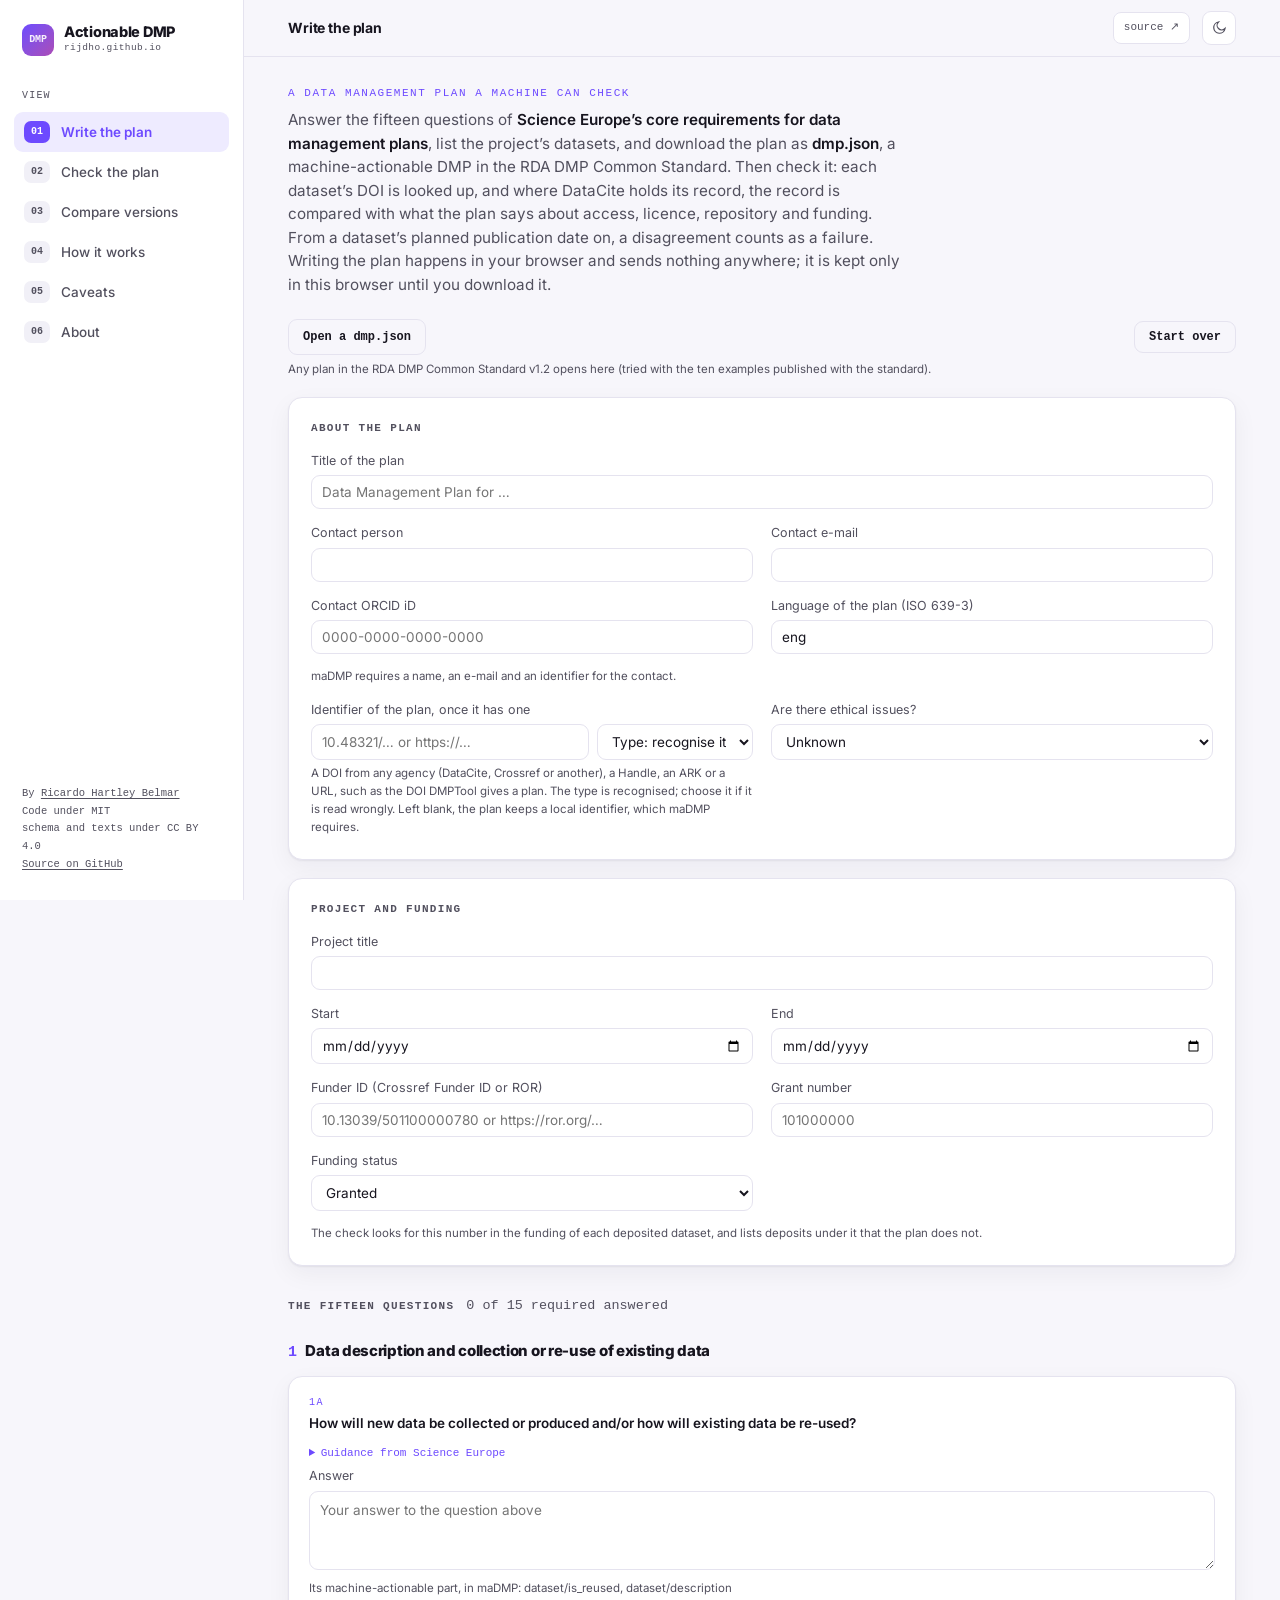
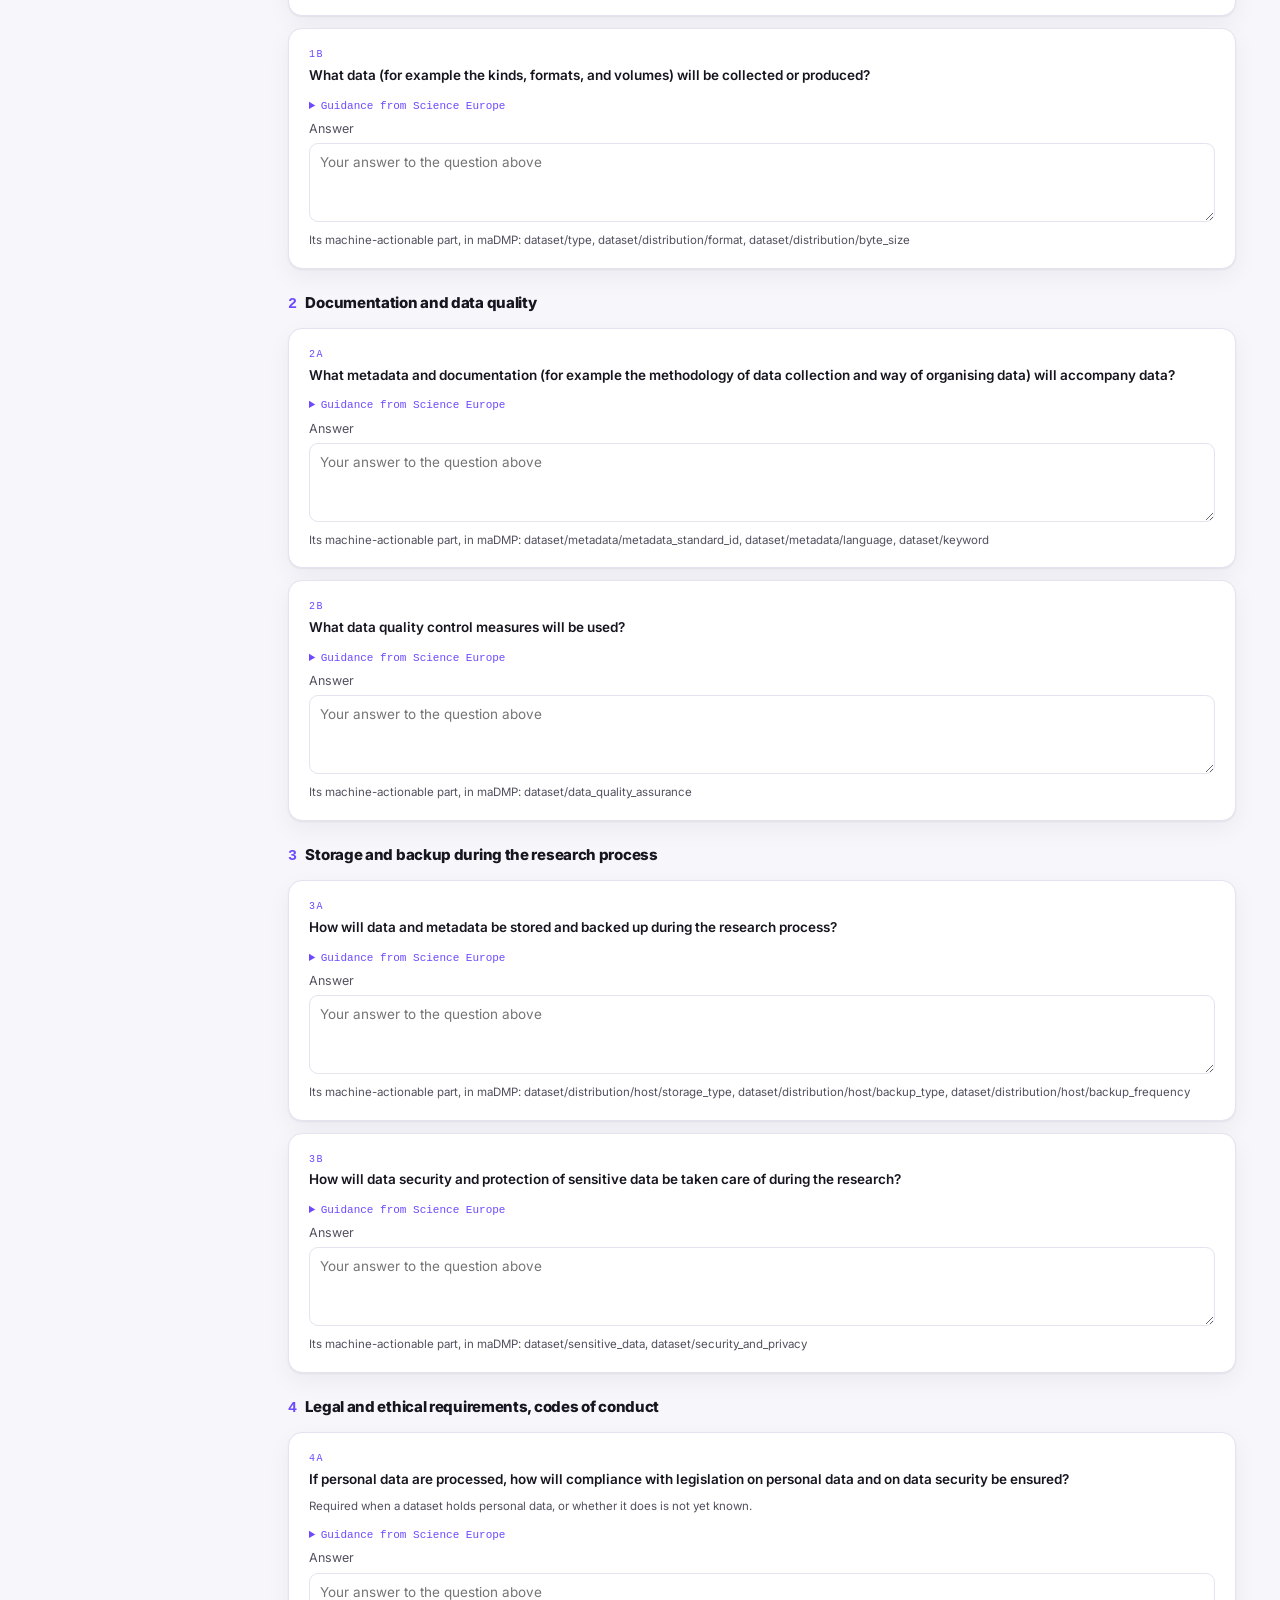
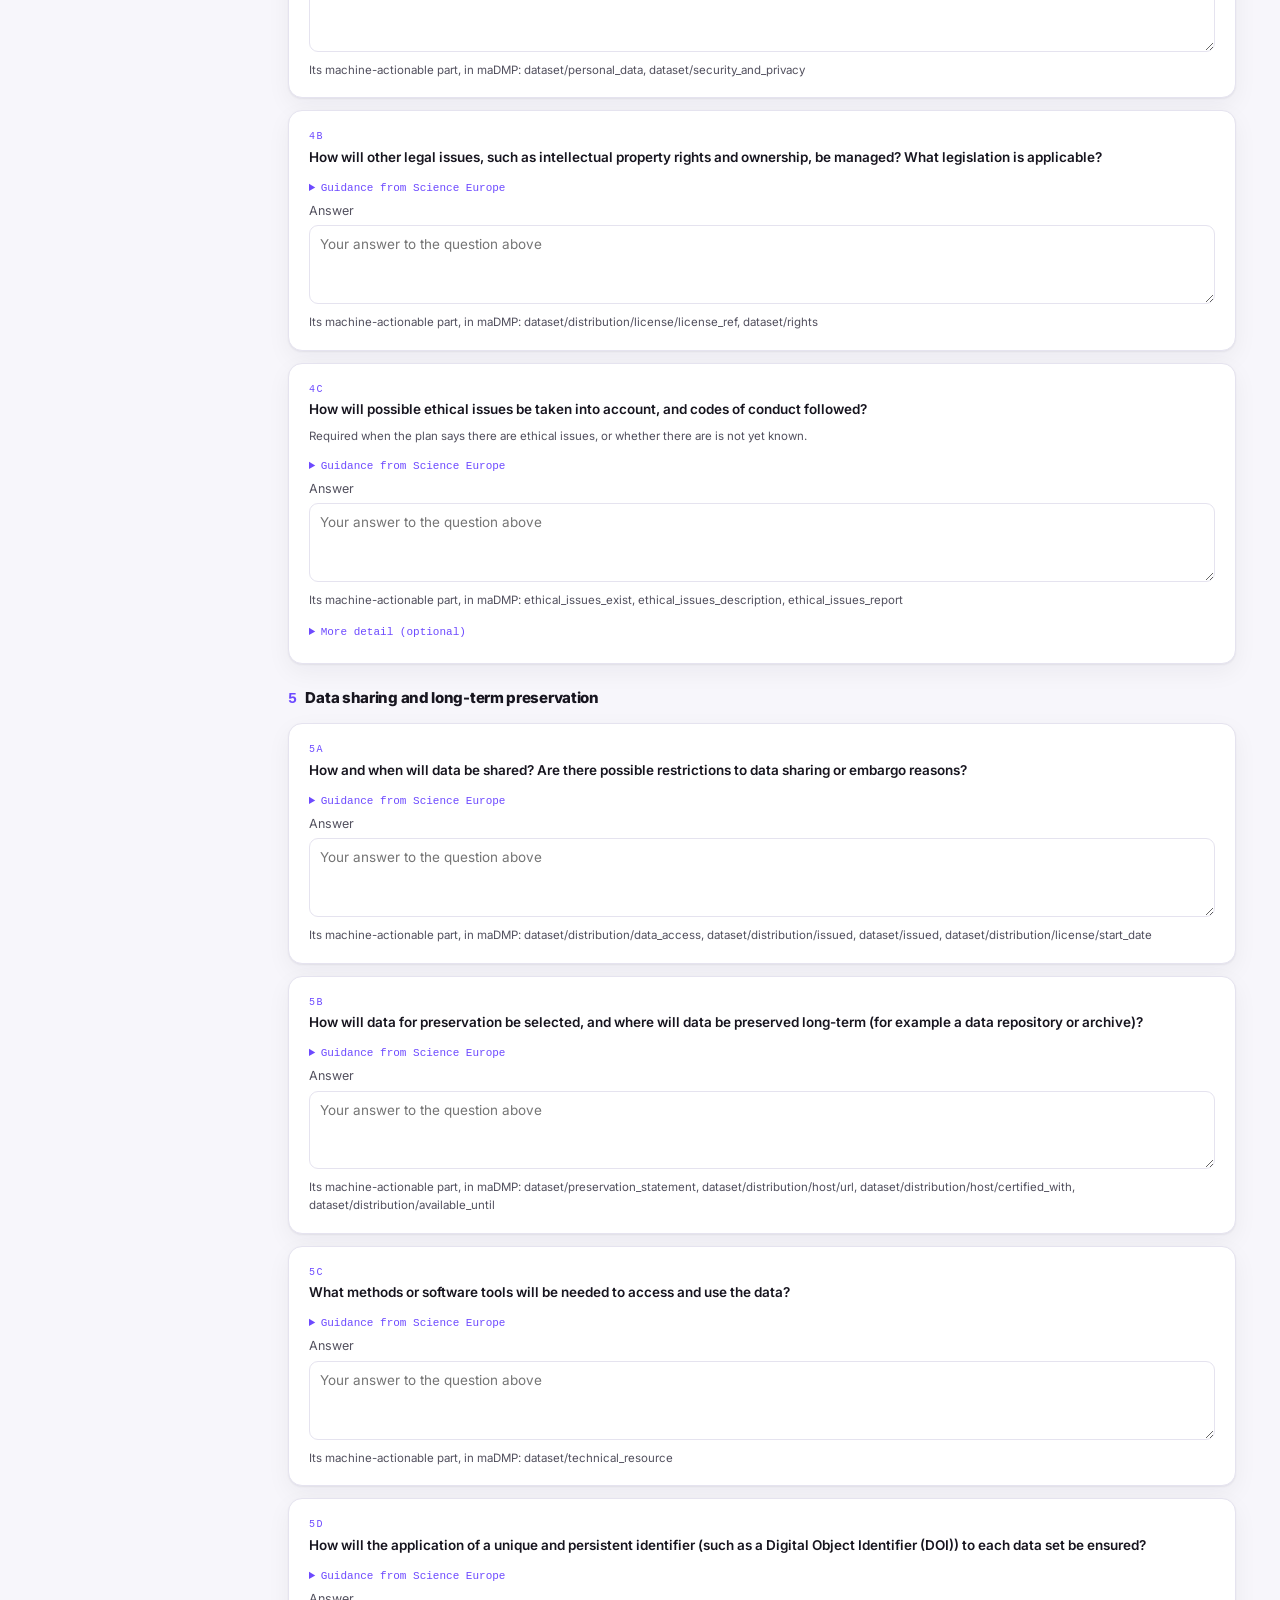
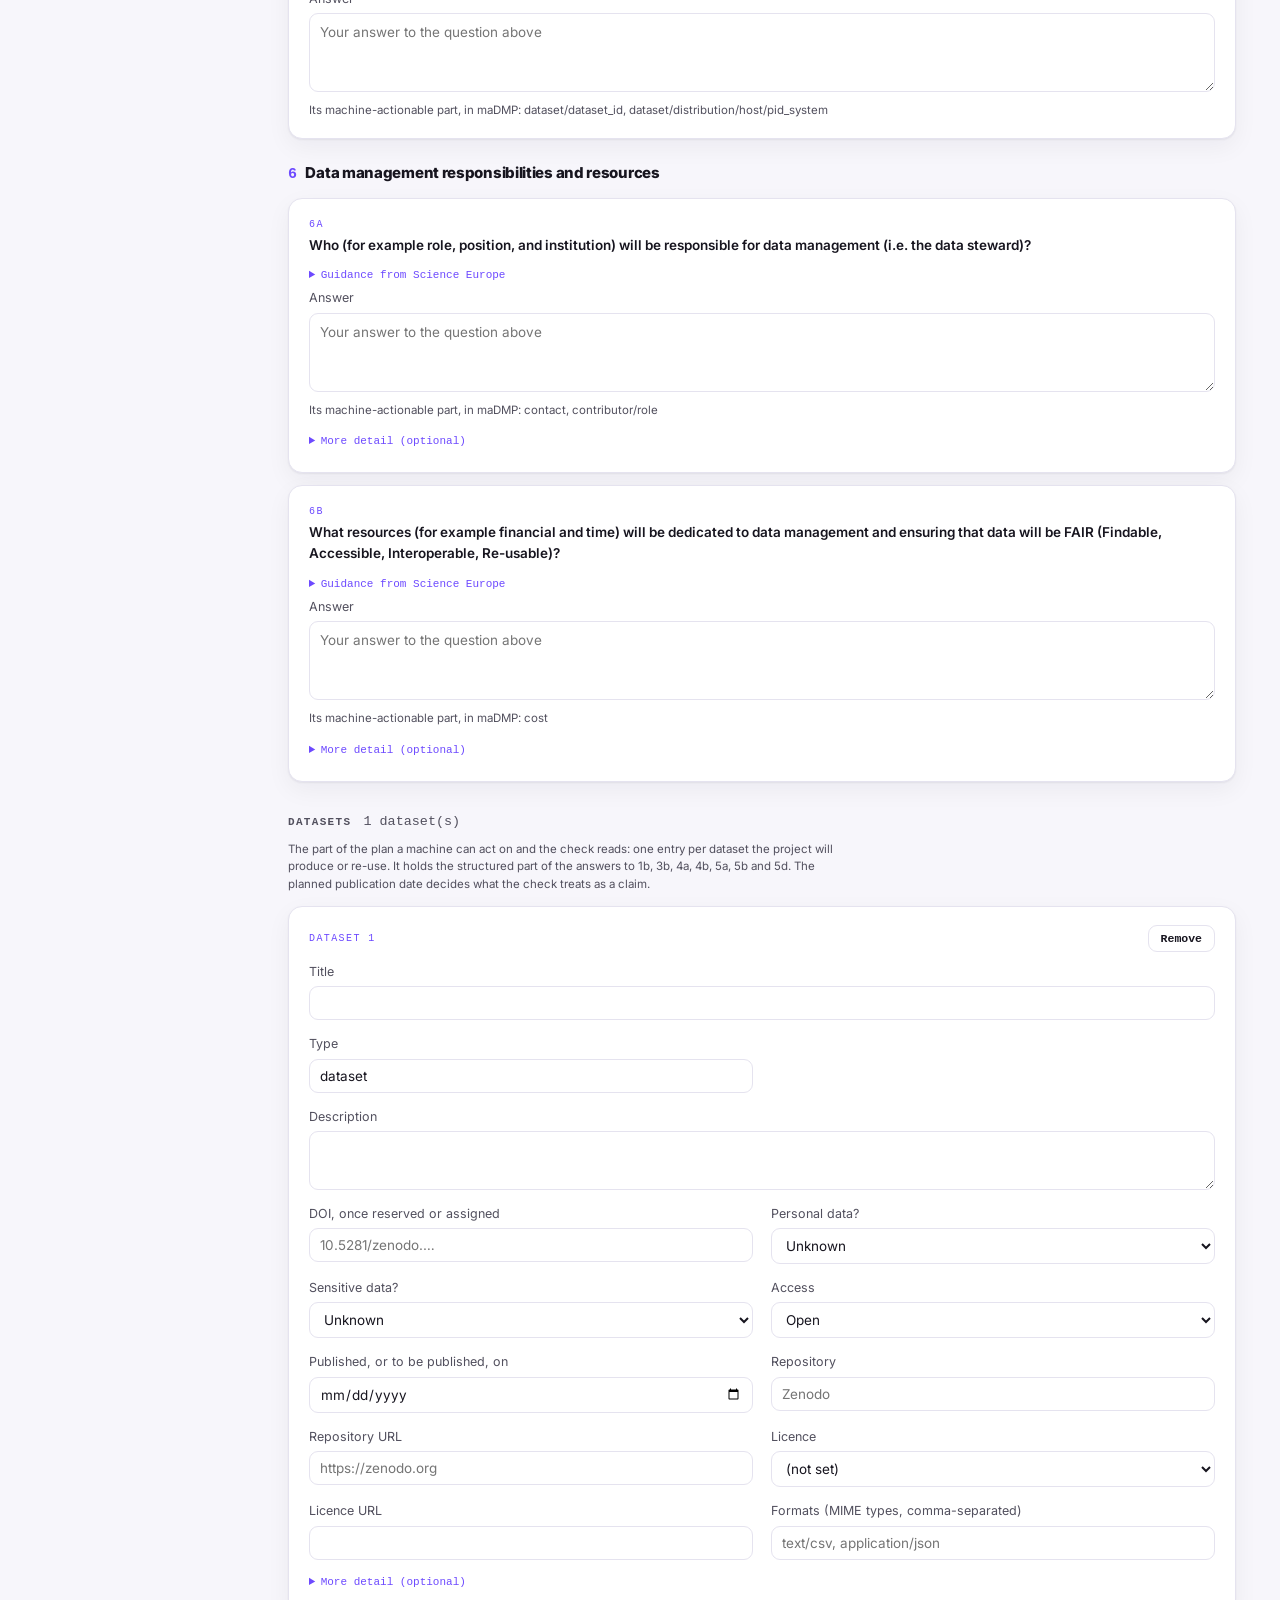
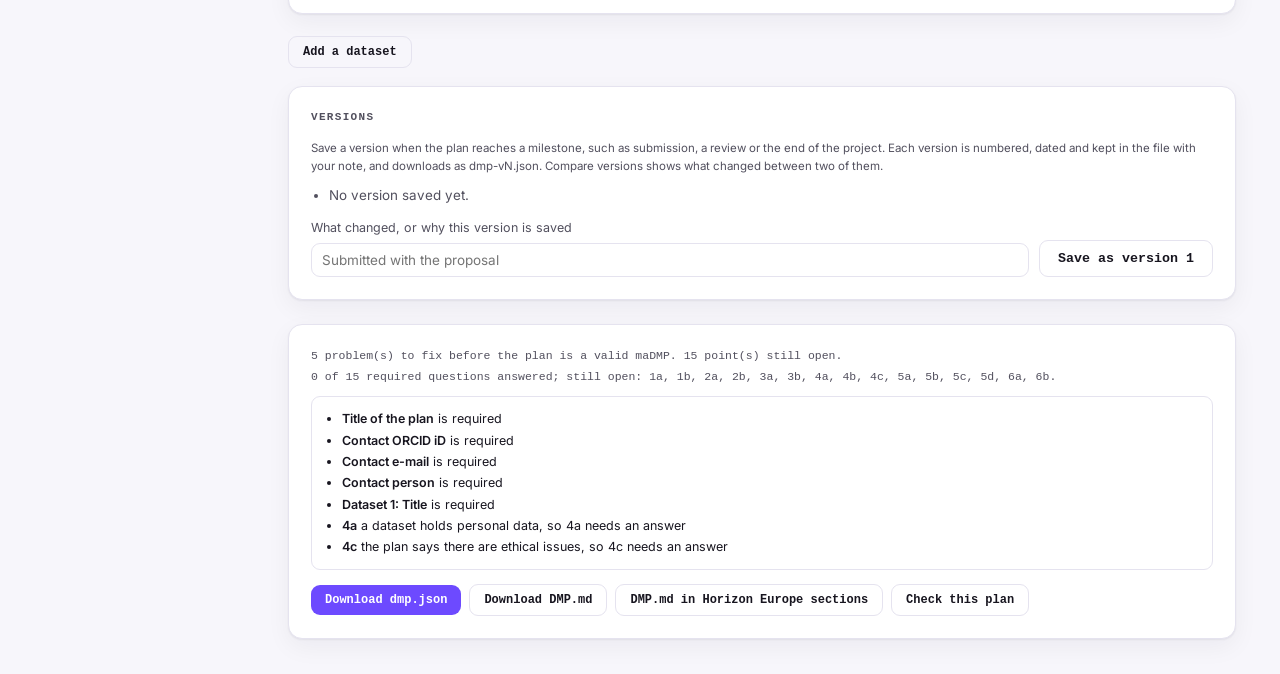
==== index.html @ 75b9cfb9 "Actionable DMP: write a data management plan as a machine-actionable file and check it against DataC" ====
<!doctype html>
<html lang="en">
<head>
  <meta charset="utf-8" />
  <meta name="viewport" content="width=device-width, initial-scale=1" />
  <!-- Writing a plan touches no network at all; checking one talks to DataCite and, only for a
       DOI that DataCite does not hold, to doi.org, to ask who registered it. Saying so in a policy the browser enforces turns that promise into a
       guarantee: a font CDN slipped in by accident, or an escape missed in a future edit, is
       blocked rather than silently working. `frame-ancestors` is ignored in a meta tag and
       GitHub Pages cannot set headers, so clickjacking is not covered here. -->
  <meta http-equiv="Content-Security-Policy" content="
    default-src 'none';
    script-src 'self';
    style-src 'self';
    font-src 'self';
    img-src 'self' data:;
    connect-src https://api.datacite.org https://doi.org;
    form-action 'none';
    base-uri 'none';
    object-src 'none'" />
  <title>Actionable DMP: a data management plan a machine can check</title>
  <meta name="description" data-i18n-attr="content:meta.description"
        content="Write a data management plan as a machine-actionable dmp.json (RDA DMP Common Standard), following Science Europe’s core requirements, and check what the plan says about its datasets against their DOI records." />
  <link rel="icon" href="data:image/svg+xml,%3Csvg xmlns='http://www.w3.org/2000/svg' viewBox='0 0 32 32'%3E%3Crect width='32' height='32' rx='7' fill='%236d4aff'/%3E%3Ctext x='16' y='21' font-size='11' text-anchor='middle' fill='%23ffffff' font-family='monospace' font-weight='bold'%3EDMP%3C/text%3E%3C/svg%3E" />
  <!-- The shared look (a synced copy of the house style), then this tool's own styles. -->
  <link rel="stylesheet" href="./house/house.css?v=19" />
  <link rel="stylesheet" href="./style.css?v=19" />
  <script src="./src/theme-boot.js?v=19"></script>
</head>
<body>
  <div class="app" id="app">
    <aside class="rail" id="rail">
      <div class="brand-mark">
        <a class="brand-glyph" href="./" tabindex="-1" aria-hidden="true"></a>
        <div>
          <p class="brand-name"><a href="./">Actionable DMP</a></p>
          <a class="brand-sub" href="https://rijdho.github.io">rijdho.github.io</a>
        </div>
      </div>
      <p class="nav-label" data-i18n="nav.label">View</p>
      <nav aria-label="View" data-i18n-attr="aria-label:nav.label">
        <button class="nav-item active" data-view="plan" type="button">
          <span class="nav-step">01</span><span data-i18n="nav.plan">Write the plan</span></button>
        <button class="nav-item" data-view="check" type="button">
          <span class="nav-step">02</span><span data-i18n="nav.check">Check the plan</span></button>
        <button class="nav-item" data-view="compare" type="button">
          <span class="nav-step">03</span><span data-i18n="nav.compare">Compare versions</span></button>
        <button class="nav-item" data-view="how" type="button">
          <span class="nav-step">04</span><span data-i18n="how.title">How it works</span></button>
        <button class="nav-item" data-view="caveats" type="button">
          <span class="nav-step">05</span><span data-i18n="caveats.title">Caveats</span></button>
        <button class="nav-item" data-view="about" type="button">
          <span class="nav-step">06</span><span data-i18n="about.title">About</span></button>
      </nav>
      <div class="rail-foot">
        <span data-i18n-html="rail.by">By Ricardo Hartley Belmar</span><br />
        <span data-i18n="rail.license.code">Code under MIT</span><br />
        <span data-i18n="rail.license.data">schema and texts under CC BY 4.0</span><br />
        <a href="https://github.com/rijdho/dmp-template" target="_blank" rel="noreferrer" data-i18n="rail.source">Source on GitHub</a>
      </div>
    </aside>
    <button class="rail-backdrop" id="rail-backdrop" type="button" tabindex="-1" aria-hidden="true"></button>
    <div class="main-col">
      <div class="cmdbar">
        <button class="menu-btn" id="menu" type="button" aria-controls="rail" aria-expanded="false"
                aria-label="Open the menu" data-i18n-attr="aria-label:ui.menu.aria">
          <svg viewBox="0 0 24 24" aria-hidden="true"><path d="M4 7h16M4 12h16M4 17h16" /></svg>
        </button>
        <h1 class="cmd-title" id="cmd-title" data-i18n="nav.plan">Write the plan</h1>
        <div class="cmd-spacer"></div>
        <nav class="langs" id="lang" aria-label="Language" data-i18n-attr="aria-label:ui.lang.aria"></nav>
        <a class="ghost-btn" href="https://github.com/rijdho/dmp-template" target="_blank" rel="noreferrer"
           data-i18n="ui.brand.source">source ↗</a>
        <button class="icon-btn" id="theme" type="button" aria-label="Toggle light/dark theme"
                data-i18n-attr="title:ui.theme.title;aria-label:ui.theme.aria">
          <svg viewBox="0 0 24 24" aria-hidden="true"><path d="M21 12.8A8.5 8.5 0 1 1 11.2 3a6.6 6.6 0 0 0 9.8 9.8Z" /></svg>
        </button>
      </div>
      <main class="content">
        <div class="content-inner">

          <!-- ── 01 Write the plan ─────────────────────────────────────────── -->
          <section class="view" data-view="plan">
            <p class="eyebrow" data-i18n="ui.brand.tagline">A data management plan a machine can check</p>
            <p class="lede" data-i18n-html="ui.lede"></p>

            <!-- Starting a plan: open an existing one, or clear this one. Finishing it is at the bottom. -->
            <div class="toolbar" id="toolbar">
              <label class="btn ghost file-btn"><span data-i18n="plan.import">Open a dmp.json</span>
                <input type="file" id="import-file" accept=".json,application/json" /></label>
              <span class="validity" id="import-status" aria-live="polite"></span>
              <div class="cmd-spacer"></div>
              <button class="btn ghost danger-quiet" id="new-plan" type="button" data-i18n="plan.new">Start over</button>
            </div>
            <p class="hint toolbar-hint" data-i18n="plan.import.hint"></p>

            <section class="panel" id="meta">
              <h2 class="panel-title" data-i18n="plan.meta.title">About the plan</h2>
              <div class="grid2">
                <label class="field span2"><span data-i18n="plan.title.label">Title of the plan</span>
                  <input class="input" data-bind="title" autocomplete="off"
                         data-i18n-attr="placeholder:plan.title.ph" placeholder="Data Management Plan for …" /></label>
                <label class="field"><span data-i18n="plan.contact.label">Contact person</span>
                  <input class="input" data-bind="contact.name" autocomplete="off" /></label>
                <label class="field"><span data-i18n="plan.mbox.label">Contact e-mail</span>
                  <input class="input" data-bind="contact.mbox" type="email" autocomplete="off" /></label>
                <label class="field"><span data-i18n="plan.orcid.label">Contact ORCID iD</span>
                  <input class="input" data-bind="contact.contact_id.identifier" autocomplete="off" spellcheck="false"
                         data-i18n-attr="placeholder:plan.orcid.ph" placeholder="0000-0000-0000-0000" /></label>
                <label class="field"><span data-i18n="plan.lang.label">Language of the plan (ISO 639-3)</span>
                  <input class="input" data-bind="language" autocomplete="off" spellcheck="false" maxlength="3" /></label>
                <p class="hint span2" data-i18n="plan.contact.hint"></p>
                <div class="field"><label for="dmp-id" data-i18n="plan.dmpId.label">Identifier of the plan, once it has one</label>
                  <div class="id-row">
                    <input class="input" id="dmp-id" data-bind="dmp_id" autocomplete="off" spellcheck="false"
                           data-i18n-attr="placeholder:plan.dmpId.ph" />
                    <select class="input id-type" id="dmp-id-type" data-bind="dmp_id_type"
                            data-i18n-attr="aria-label:plan.dmpId.typeLabel;title:plan.dmpId.typeLabel"></select>
                  </div>
                  <span class="hint" data-i18n="plan.dmpId.hint"></span></div>
                <label class="field"><span data-i18n="plan.ethics.label">Are there ethical issues?</span>
                  <select class="input" data-bind="ethical_issues_exist" id="ethics"></select></label>
              </div>
            </section>

            <section class="panel" id="project">
              <h2 class="panel-title" data-i18n="plan.project.title">Project and funding</h2>
              <div class="grid2">
                <label class="field span2"><span data-i18n="plan.project.label">Project title</span>
                  <input class="input" data-bind="project.0.title" autocomplete="off" /></label>
                <label class="field"><span data-i18n="plan.start.label">Start</span>
                  <input class="input" type="date" data-bind="project.0.start" /></label>
                <label class="field"><span data-i18n="plan.end.label">End</span>
                  <input class="input" type="date" data-bind="project.0.end" /></label>
                <label class="field"><span data-i18n="plan.funder.label">Funder ID</span>
                  <input class="input" data-bind="project.0.funding.0.funder_id.identifier" autocomplete="off" spellcheck="false"
                         data-i18n-attr="placeholder:plan.funder.ph" /></label>
                <label class="field"><span data-i18n="plan.grant.label">Grant number</span>
                  <input class="input" data-bind="project.0.funding.0.grant_id.identifier" autocomplete="off" spellcheck="false"
                         data-i18n-attr="placeholder:plan.grant.ph" /></label>
                <label class="field"><span data-i18n="plan.status.label">Funding status</span>
                  <select class="input" data-bind="project.0.funding.0.funding_status" id="funding-status"></select></label>
                <p class="hint span2" data-i18n="plan.grant.hint"></p>
              </div>
            </section>

            <div class="reqs-head">
              <h2 class="panel-title" data-i18n="plan.questions.title">The fifteen questions</h2>
              <span class="muted mono" id="q-count"></span>
            </div>
            <div id="questions"></div>

            <div class="reqs-head">
              <h2 class="panel-title" data-i18n="plan.datasets.title">Datasets</h2>
              <span class="muted mono" id="ds-count"></span>
            </div>
            <p class="hint ds-lede" data-i18n="plan.datasets.lede"></p>
            <div id="datasets"></div>
            <div class="toolbar">
              <button class="btn ghost" id="add-dataset" type="button" data-i18n="plan.datasets.add">Add a dataset</button>
            </div>

            <!-- Saving a version: a numbered, dated snapshot kept in the file. -->
            <section class="panel" id="versions">
              <h2 class="panel-title" data-i18n="ver.title">Versions</h2>
              <p class="hint" data-i18n="ver.lede"></p>
              <ul class="versions" id="ver-list"></ul>
              <p class="hint" id="ver-changed" hidden></p>
              <div class="ver-save">
                <label class="field"><span data-i18n="ver.note.label">What changed</span>
                  <input class="input" id="ver-note" autocomplete="off" data-i18n-attr="placeholder:ver.note.ph" /></label>
                <button class="btn ghost" id="ver-save" type="button"></button>
              </div>
              <span class="validity" id="ver-status" aria-live="polite"></span>
            </section>

            <!-- Finishing a plan: what is still wrong with it, then what to do with it. -->
            <section class="panel finish">
              <div class="validity" id="validity" aria-live="polite"></div>
              <div class="validity" id="completeness"></div>
              <ul class="problems" id="problems" hidden></ul>
              <div class="toolbar">
                <button class="btn" id="dl-json" type="button" data-i18n="plan.dl.json">Download dmp.json</button>
                <button class="btn ghost" id="dl-md" type="button" data-i18n="plan.dl.md">Download DMP.md</button>
                <button class="btn ghost" id="dl-md-he" type="button" data-i18n="plan.dl.mdHe">DMP.md in Horizon Europe sections</button>
                <button class="btn ghost" id="to-check" type="button" data-i18n="plan.toCheck">Check this plan</button>
              </div>
            </section>
          </section>

          <!-- ── 02 Check the plan ─────────────────────────────────────────── -->
          <section class="view" data-view="check" hidden>
            <p class="eyebrow" data-i18n="check.eyebrow">The check</p>
            <p class="lede" data-i18n-html="check.lede"></p>
            <form class="panel" id="check-form" novalidate>
              <div class="field">
                <span data-i18n="check.source.label">Plan to check</span>
                <div class="radios" role="radiogroup" data-i18n-attr="aria-label:check.source.label">
                  <label class="chk"><input type="radio" name="source" value="editor" checked />
                    <span data-i18n="check.source.editor">The plan in the editor</span></label>
                  <label class="chk"><input type="radio" name="source" value="file" />
                    <span data-i18n="check.source.file">A dmp.json file</span></label>
                </div>
              </div>
              <label class="field" id="check-file-field" hidden><span data-i18n="check.file.label">File</span>
                <input class="input" type="file" id="check-file" accept=".json,application/json" /></label>
              <div class="actions">
                <button class="btn" id="check-go" type="submit" data-i18n="check.go">Check</button>
                <span class="muted" id="check-status" aria-live="polite"></span>
              </div>
              <div class="msg" id="check-error" hidden></div>
            </form>

            <section class="panel" id="check-results" hidden aria-live="polite">
              <div class="panel-h">
                <h2 class="panel-title" data-i18n="check.results">Result</h2>
                <span class="muted mono" id="check-of"></span>
              </div>
              <div class="result-actions">
                <button class="btn ghost small" id="dl-report" type="button" data-i18n="check.dlReport">Download report (.md)</button>
                <button class="btn ghost small" id="to-editor" type="button" hidden data-i18n="check.toEditor">Open this plan in the editor</button>
              </div>
              <div class="stats" id="check-stats"></div>
              <div class="notes" id="check-notes"></div>
              <ul class="problems" id="check-problems" hidden></ul>
              <div id="check-plan"></div>
              <div id="check-list"></div>
              <div id="check-unlisted"></div>
            </section>

            <section class="panel">
              <h2 class="panel-title" data-i18n="check.action.title">Run the same check in CI</h2>
              <p class="hint" data-i18n="check.action.lede"></p>
              <pre class="code"><code>on:
  schedule: [{ cron: '0 6 * * 1' }]
jobs:
  dmp:
    runs-on: ubuntu-latest
    steps:
      - uses: actions/checkout@v4
      - uses: rijdho/dmp-template@main
        with:
          plan: dmp.json</code></pre>
            </section>
          </section>

          <!-- ── 03 Compare versions ───────────────────────────────────────── -->
          <section class="view" data-view="compare" hidden>
            <p class="eyebrow" data-i18n="cmp.eyebrow">Versions</p>
            <p class="lede" data-i18n="cmp.lede"></p>
            <form class="panel" id="cmp-form" novalidate>
              <label class="field"><span data-i18n="cmp.before.label">Earlier version</span>
                <input class="input" type="file" id="cmp-before" accept=".json,application/json" /></label>
              <div class="field">
                <span data-i18n="cmp.after.label">Later version</span>
                <div class="radios" role="radiogroup" data-i18n-attr="aria-label:cmp.after.label">
                  <label class="chk"><input type="radio" name="cmp-after" value="editor" checked />
                    <span data-i18n="cmp.after.editor">The plan in the editor</span></label>
                  <label class="chk"><input type="radio" name="cmp-after" value="file" />
                    <span data-i18n="cmp.after.file">Another dmp.json file</span></label>
                </div>
              </div>
              <label class="field" id="cmp-after-field" hidden><span data-i18n="cmp.after.file">File</span>
                <input class="input" type="file" id="cmp-after-file" accept=".json,application/json" /></label>
              <div class="actions">
                <button class="btn" type="submit" data-i18n="cmp.go">Compare</button>
              </div>
              <div class="msg" id="cmp-error" hidden></div>
            </form>
            <section class="panel" id="cmp-results" hidden aria-live="polite">
              <div class="panel-h">
                <h2 class="panel-title" data-i18n="cmp.results">Changes</h2>
                <span class="muted mono" id="cmp-of"></span>
              </div>
              <div class="result-actions">
                <button class="btn ghost small" id="cmp-dl" type="button" data-i18n="cmp.dl">Download the changes (.md)</button>
              </div>
              <div id="cmp-delays"></div>
              <ul class="changes" id="cmp-list"></ul>
            </section>
          </section>

          <!-- ── 04 How it works ───────────────────────────────────────────── -->
          <section class="view prose" data-view="how" hidden>
            <p class="eyebrow" data-i18n="how.eyebrow">Method</p>
            <p class="lede" data-i18n="how.lede"></p>
            <h2 data-i18n="how.q.title">Six requirements, fifteen questions</h2>
            <p data-i18n-html="how.q.body"></p>
            <div class="tablewrap"><table class="req-table" id="q-table"></table></div>
            <h2 data-i18n="how.req.title">Required and optional</h2>
            <p data-i18n-html="how.req.body"></p>
            <h2 data-i18n="how.claim.title">When a statement becomes a claim</h2>
            <p data-i18n-html="how.claim.body"></p>
            <h2 data-i18n="how.checks.title">What is compared</h2>
            <p data-i18n-html="how.checks.body"></p>
            <h2 data-i18n="how.file.title">The file</h2>
            <p data-i18n-html="how.file.body"></p>
            <p><a href="./schema/dmp.schema.json" target="_blank" rel="noreferrer">schema/dmp.schema.json</a>
              · <a href="./schema/maDMP-schema-1.2.json" target="_blank" rel="noreferrer">schema/maDMP-schema-1.2.json</a></p>
            <h2 data-i18n="how.versions.title">Versions</h2>
            <p data-i18n-html="how.versions.body"></p>
            <h2 data-i18n="how.guide.title">Where the guide words a question twice</h2>
            <p data-i18n-html="how.guide.body"></p>
            <h2 data-i18n="how.cli.title">The same check on the command line and in CI</h2>
            <pre class="code"><code>node bin/dmp-check.mjs [dmp.json] [--strict] [--offline] [--no-unlisted] [--format text|md|json]</code></pre>
            <h2 data-i18n="how.related.title">Related work</h2>
            <p data-i18n-html="how.related.body"></p>
          </section>

          <!-- ── 05 Caveats ────────────────────────────────────────────────── -->
          <section class="view prose" data-view="caveats" hidden>
            <p class="eyebrow" data-i18n="caveats.eyebrow">Limits</p>
            <p class="lede" data-i18n="caveats.lede"></p>
            <ul class="caveats">
              <li data-i18n-html="caveats.1"></li>
              <li data-i18n-html="caveats.2"></li>
              <li data-i18n-html="caveats.3"></li>
              <li data-i18n-html="caveats.4"></li>
              <li data-i18n-html="caveats.5"></li>
              <li data-i18n-html="caveats.6"></li>
            </ul>
          </section>

          <!-- ── 06 About ──────────────────────────────────────────────────── -->
          <section class="view prose" data-view="about" hidden>
            <p class="eyebrow" data-i18n="about.eyebrow">About</p>
            <p data-i18n-html="about.p1"></p>
            <p data-i18n-html="about.p2"></p>
            <p data-i18n-html="about.p3"></p>
          </section>

        </div>
      </main>
    </div>
  </div>
  <script type="module" src="./src/app.js?v=19"></script>
</body>
</html>
---- house/house.css ----
/* house-style 1.0.4
   The "violet" design language shared by rijdho's public tools (fair-repo-audit, coara-action-planner,
   orcid-finder, chilean-altoutputs), ported from the cris-eilein house style. This file is the ORIGINAL:
   projects keep an exact copy (synced by their `sync-house` script) and a test fails if the copy drifts.
   Edit here, bump the version, sync into each project, redeploy it.

   Layers, top to bottom:
     1. fonts          self-hosted Inter Variable (./fonts): never a font CDN
     2. tokens         palette (light, dark, and the OS preference before JS runs)
     3. interface      stable names components and charts read (--bg, --text, --accent...)
     4. base           body, headings, links, focus, scrollbars
     5. shell          rail + command bar + content, with a drawer below 880px
     6. components     eyebrow, lede, card, buttons, language switch, site footer
   Data colours (the FAIR categorical and level palettes) live in the tokens, kept apart from the
   chrome and validated for colour-vision deficiency against each mode's card surface. */

/* ── 1. Fonts ─────────────────────────────────────────────────────────────── */
@font-face {
  font-family: "Inter Variable"; font-style: normal; font-display: swap; font-weight: 100 900;
  src: url("./fonts/inter-latin-wght-normal.woff2") format("woff2-variations");
  unicode-range: U+0000-00FF, U+0131, U+0152-0153, U+02BB-02BC, U+02C6, U+02DA, U+02DC, U+0304, U+0308, U+0329, U+2000-206F, U+2074, U+20AC, U+2122, U+2191, U+2193, U+2212, U+2215, U+FEFF, U+FFFD;
}
@font-face {
  font-family: "Inter Variable"; font-style: normal; font-display: swap; font-weight: 100 900;
  src: url("./fonts/inter-latin-ext-wght-normal.woff2") format("woff2-variations");
  unicode-range: U+0100-02BA, U+02BD-02C5, U+02C7-02CC, U+02CE-02D7, U+02DD-02FF, U+0304, U+0308, U+0329, U+1D00-1DBF, U+1E00-1E9F, U+1EF2-1EFF, U+2020, U+20A0-20AB, U+20AD-20C0, U+2113, U+2C60-2C7F, U+A720-A7FF;
}

/* ── 2. Tokens ────────────────────────────────────────────────────────────── */
:root {
  --paper: #f7f6fb;
  --surface: #ffffff;
  --surface-2: #f1f0f7;
  --surface-3: #eae8f3;
  --ink: #17151f;
  --ink-2: #52505e;
  --hairline: #e5e3ef;
  --hair: #edecf5;
  --brand: #6d4aff;
  --brand-soft: #eeebff;
  --accent-ink: #ffffff;
  --shadow: 0 1px 2px rgba(23, 21, 31, 0.06), 0 8px 24px rgba(23, 21, 31, 0.05);
  --r: 14px;
  --r-sm: 9px;
  --disp: "Inter Variable", "Inter", "Helvetica Neue", Helvetica, Arial, system-ui, sans-serif;
  --body-f: "Inter Variable", "Inter", system-ui, -apple-system, "Segoe UI", Roboto, sans-serif;
  --mono: ui-monospace, "SF Mono", "JetBrains Mono", Menlo, Consolas, monospace;

  /* data palette: FAIR categorical + levels */
  --f-F: #2f7bd0; --f-A: #b56c1f; --f-I: #1f9670; --f-R: #b3559a;
  --lvl-hi: #1f9670; --lvl-mid: #c08519; --lvl-lo: #c0463d;
  --lvl-hi-ink: #1f9670; --lvl-mid-ink: #c08519; --lvl-lo-ink: #c0463d;
}
:root[data-theme="dark"] {
  --paper: #121118;
  --surface: #1b1a22;
  --surface-2: #232230;
  --surface-3: #2c2a3a;
  --ink: #eceaf3;
  --ink-2: #a9a7b5;
  --hairline: #2c2a38;
  --hair: #262432;
  --brand: #8b7bff;
  --brand-soft: #221f35;
  --accent-ink: #121118;
  --shadow: 0 1px 2px rgba(0, 0, 0, 0.4), 0 10px 30px rgba(0, 0, 0, 0.35);
  --f-F: #3f8fe0; --f-A: #c67d30; --f-I: #2aa87a; --f-R: #c46bad;
  /* fills darkened into the dark lightness band; inks kept lighter for text */
  --lvl-hi: #2aa87a; --lvl-mid: #c08519; --lvl-lo: #bd4740;
  --lvl-hi-ink: #2aa87a; --lvl-mid-ink: #d99a2b; --lvl-lo-ink: #d1544b;
}
/* Before JS stamps data-theme, follow the OS preference. */
@media (prefers-color-scheme: dark) {
  :root:not([data-theme="light"]) {
    --paper: #121118;
    --surface: #1b1a22;
    --surface-2: #232230;
    --surface-3: #2c2a3a;
    --ink: #eceaf3;
    --ink-2: #a9a7b5;
    --hairline: #2c2a38;
    --hair: #262432;
    --brand: #8b7bff;
    --brand-soft: #221f35;
    --accent-ink: #121118;
    --shadow: 0 1px 2px rgba(0, 0, 0, 0.4), 0 10px 30px rgba(0, 0, 0, 0.35);
    --f-F: #3f8fe0; --f-A: #c67d30; --f-I: #2aa87a; --f-R: #c46bad;
    --lvl-hi: #2aa87a; --lvl-mid: #c08519; --lvl-lo: #bd4740;
    --lvl-hi-ink: #2aa87a; --lvl-mid-ink: #d99a2b; --lvl-lo-ink: #d1544b;
  }
}

/* ── 3. Interface (stable names; map a project's own names onto these) ────── */
:root {
  --bg: var(--paper);
  --surface-alt: var(--surface-2);
  --border: var(--hairline);
  --text: var(--ink);
  --muted: var(--ink-2);
  --accent: var(--brand);
  --track: var(--surface-3);
  --sans: var(--body-f);
}

/* ── 4. Base ──────────────────────────────────────────────────────────────── */
* { box-sizing: border-box; }
html { -webkit-text-size-adjust: 100%; }
body { margin: 0; font-family: var(--sans); background: var(--bg); color: var(--text);
  line-height: 1.5; font-size: 15px; -webkit-font-smoothing: antialiased;
  transition: background 0.2s, color 0.2s; }
a { color: var(--accent); text-underline-offset: 2px; }
code { font-family: var(--mono); font-size: .9em; }
.mono { font-family: var(--mono); }
h1, h2, h3 { font-family: var(--disp); font-weight: 800; letter-spacing: -0.02em; text-wrap: balance; }
::selection { background: var(--brand); color: #fff; }
:focus-visible { outline: 2px solid var(--brand); outline-offset: 2px; border-radius: 4px; }
::-webkit-scrollbar { width: 8px; height: 8px; }
::-webkit-scrollbar-thumb { background: var(--surface-3); border-radius: 4px; }
::-webkit-scrollbar-thumb:hover { background: var(--ink-2); }
::-webkit-scrollbar-track { background: transparent; }

/* ── 5. Shell: rail + command bar ─────────────────────────────────────────── */
.app { display: grid; grid-template-columns: 244px 1fr; min-height: 100vh; }

.rail { background: var(--surface); border-right: 1px solid var(--hairline);
  display: flex; flex-direction: column; gap: 2px;
  padding: 18px 14px; position: sticky; top: 0; height: 100vh; }
.brand-mark { display: flex; align-items: center; gap: 10px; padding: 6px 8px 20px; text-decoration: none; }
/* The glyph's letters come from the project: style="--glyph: 'F'" on the element. */
.brand-glyph { width: 32px; height: 32px; border-radius: 9px; flex: none; position: relative;
  background: linear-gradient(135deg, var(--brand), color-mix(in oklab, var(--brand), #db2777 55%)); }
.brand-glyph::after { content: var(--glyph, ""); position: absolute; inset: 0; display: grid; place-items: center;
  font-family: var(--mono); font-size: 13px; font-weight: 700; color: rgba(255, 255, 255, 0.92); }
.brand-name { font-family: var(--disp); font-weight: 800; letter-spacing: -0.02em; font-size: 14.5px;
  line-height: 1.05; color: var(--ink); margin: 0; }
.brand-sub { font-family: var(--mono); font-size: 9.5px; color: var(--ink-2); letter-spacing: .04em; margin-top: 2px; }
/* The site line under the name links to rijdho.github.io in every tool (1.0.2). */
a.brand-sub { display: block; text-decoration: none; }
a.brand-sub:hover { color: var(--brand); text-decoration: underline; }
/* The icon and the name link to the tool's own start page (1.0.3). */
a.brand-glyph { display: block; }
.brand-name a { color: inherit; text-decoration: none; }
.brand-name a:hover { color: var(--brand); }
/* The family line under the site line: "Part of Metaudits" (1.0.4). */
.brand-family { font-family: var(--mono); font-size: 9.5px; color: var(--ink-2); letter-spacing: .04em; margin: 2px 0 0; }
.brand-family a { color: inherit; text-decoration: none; }
.brand-family a:hover { color: var(--brand); text-decoration: underline; }

.nav-label { font-family: var(--mono); font-size: 10px; letter-spacing: .12em; text-transform: uppercase;
  color: var(--ink-2); padding: 10px 8px 6px; }
.nav-item { display: flex; align-items: center; gap: 11px; padding: 9px 10px; border-radius: var(--r-sm);
  color: var(--ink-2); border: none; background: none; width: 100%; text-align: left; cursor: pointer;
  font-family: var(--body-f); font-size: 13.5px; font-weight: 500; text-decoration: none; }
.nav-item:hover { background: var(--surface-2); color: var(--ink); }
.nav-item.active { background: var(--brand-soft); color: var(--brand); font-weight: 600; }
.nav-step { width: 26px; height: 22px; border-radius: 7px; flex: none; display: grid; place-items: center;
  font-family: var(--mono); font-size: 10px; font-weight: 600;
  background: var(--surface-2); color: var(--ink-2); }
.nav-item.active .nav-step { background: var(--brand); color: #fff; }
.rail-foot { margin-top: auto; font-family: var(--mono); font-size: 10.5px; color: var(--ink-2);
  padding: 8px; line-height: 1.7; }
.rail-foot a { color: var(--ink-2); }
.rail-foot a:hover { color: var(--brand); }

.main-col { min-width: 0; display: flex; flex-direction: column; }
/* Content column anchored to the rail: one shared left gutter with the command bar. */
.content { padding: 28px 44px 40px; flex: 1; }
.content-inner { max-width: 980px; margin: 0; }

.cmdbar { position: sticky; top: 0; z-index: 30; display: flex; align-items: center; gap: 12px;
  padding: 11px 44px; background: color-mix(in oklab, var(--paper), transparent 8%);
  backdrop-filter: saturate(1.4) blur(10px); border-bottom: 1px solid var(--hairline); }
.cmd-title { font-family: var(--disp); font-weight: 700; font-size: 14px; letter-spacing: -0.01em; color: var(--ink); }
.cmd-spacer { flex: 1; }

.menu-btn { display: none; align-items: center; justify-content: center; width: 36px; height: 36px; flex: none;
  border: 1px solid var(--hairline); border-radius: var(--r-sm); background: var(--surface); color: var(--ink); cursor: pointer; }
.menu-btn svg { width: 17px; height: 17px; stroke: currentColor; fill: none; stroke-width: 1.8; }
.rail-backdrop { display: none; }

@media (max-width: 880px) {
  .app { grid-template-columns: 1fr; }
  .rail { position: fixed; top: 0; left: -280px; width: 260px; height: 100vh; overflow-y: auto; z-index: 60; transition: left 0.2s ease; }
  .app.rail-open .rail { left: 0; box-shadow: 0 0 40px rgba(0, 0, 0, 0.25); }
  .app.rail-open .rail-backdrop { display: block; position: fixed; inset: 0; z-index: 55; border: none; background: rgba(0, 0, 0, 0.35); }
  .menu-btn { display: inline-flex; }
  .content { padding: 20px 16px 32px; }
  .cmdbar { padding: 11px 14px; }
  .site-foot { padding: 18px 16px 28px; }
}
/* Phones: the command bar keeps menu, title, languages and theme; the source link, always repeated in
   the house footer, steps out so nothing is pushed past the edge. Buttons never shrink. */
.menu-btn, .icon-btn, .ghost-btn, .langs { flex: none; }
.cmd-title { min-width: 0; overflow: hidden; text-overflow: ellipsis; white-space: nowrap; }
@media (max-width: 480px) {
  .cmdbar { gap: 8px; }
  .cmdbar .ghost-btn { display: none; }
}

/* ── 6. Components ────────────────────────────────────────────────────────── */
.eyebrow { font-family: var(--mono); font-size: 11px; letter-spacing: .14em; text-transform: uppercase;
  color: var(--brand); }
.lede { color: var(--muted); font-size: .95rem; max-width: 62ch; margin-top: 6px; }
.lede b, .lede strong { color: var(--text); font-weight: 600; }
.muted { color: var(--muted); font-size: .84rem; }

.card { background: var(--surface); border: 1px solid var(--border); border-radius: var(--r); padding: 22px;
  box-shadow: var(--shadow); }
.card h3 { margin: 0 0 15px; font-size: .8rem; font-family: var(--mono); letter-spacing: .04em;
  text-transform: uppercase; color: var(--muted); font-weight: 600; }

.icon-btn { width: 34px; height: 34px; border-radius: var(--r-sm); border: 1px solid var(--hairline);
  background: var(--surface); display: grid; place-items: center; color: var(--ink-2); cursor: pointer; }
.icon-btn:hover { color: var(--ink); border-color: var(--ink-2); }
.icon-btn svg { width: 16px; height: 16px; stroke: currentColor; fill: none; stroke-width: 1.8; }
.ghost-btn { font-family: var(--mono); font-size: 11px; color: var(--ink-2);
  border: 1px solid var(--hairline); background: var(--surface); white-space: nowrap;
  border-radius: 8px; padding: 6px 10px; cursor: pointer; text-decoration: none; }
.ghost-btn:hover { color: var(--brand); border-color: var(--ink-2); }
.btn { font-family: var(--mono); background: var(--brand); color: var(--accent-ink); border: none;
  border-radius: var(--r-sm); padding: 10px 18px; font-weight: 700; cursor: pointer; }
.btn:hover { filter: brightness(1.07); }
.btn.ghost { background: none; border: 1px solid var(--border); color: var(--text); }
.btn.ghost:hover { border-color: var(--brand); color: var(--brand); filter: none; }

/* Filter chips (pill toggles); the pressed one carries aria-pressed="true". */
.chip { font-family: var(--mono); font-size: .76rem; border: 1px solid var(--border); background: var(--surface);
  color: var(--muted); border-radius: 999px; padding: 4px 11px; cursor: pointer; }
.chip:hover { border-color: var(--brand); color: var(--brand); }
.chip[aria-pressed="true"] { border-color: var(--brand); color: var(--brand); background: var(--brand-soft); font-weight: 600; }

.langs { display: flex; gap: 1px; font-family: var(--mono); font-size: 11.5px; }
.langs button { border: none; background: none; color: var(--ink-2); padding: 5px 7px; border-radius: 6px;
  cursor: pointer; font-family: var(--mono); font-size: 11.5px; }
.langs button[aria-current="true"] { color: var(--ink); background: var(--surface-2); font-weight: 600; }

/* The house footer, the same on every tool:
     By <author> (ORCID <id>) · <licences> · Source on GitHub[ · DOI <doi>]
   The DOI item appears once the project is archived on Zenodo (concept DOI). */
.site-foot { border-top: 1px solid var(--hairline); padding: 18px 44px 28px; font-size: 12.5px;
  color: var(--muted); line-height: 1.7; }
.site-foot a { color: var(--muted); }
.site-foot a:hover { color: var(--brand); }
.site-foot .sep { margin: 0 .45em; opacity: .6; }

/* Tables inside cards */
.card table { width: 100%; border-collapse: collapse; font-size: .82rem; }
.card th { text-align: left; font-family: var(--mono); font-size: .72rem; letter-spacing: .04em; text-transform: uppercase;
  color: var(--muted); font-weight: 600; padding: 6px 8px; }
.card td { border-top: 1px solid var(--hair); padding: 6px 8px; }

@media (prefers-reduced-motion: reduce) { * { transition: none !important; animation: none !important; } }
---- style.css ----
/* Actionable DMP: the violet family house style on the rail + command-bar shell.
   The shared look (tokens, shell, components, the self-hosted Inter font) comes from
   house/house.css, a synced copy of the house style loaded first; what stays here is what
   this tool adds. Chrome is violet and never encodes meaning. The only semantic colour is the
   check's verdict (confirmed, not yet, does not match), drawn from the house level palette, and
   only verdict items carry the 3px left border. Question and dataset cards are not verdicts and
   keep the plain hairline. */


[hidden] { display: none !important; }
body { background: var(--paper); color: var(--ink); font-family: var(--body-f); line-height: 1.55; }
.eyebrow { letter-spacing: 0.14em; margin: 0; }
.brand-glyph::after { content: "DMP"; font-size: 10px; letter-spacing: -0.02em; }
.nav-label { margin: 0; }
.cmd-title { margin: 0; }
.content-inner { max-width: 980px; }
.lede { margin: 6px 0 0; }

/* ── panels and fields ── */
.panel { background: var(--surface); border: 1px solid var(--hairline); border-radius: var(--r);
  padding: 22px; margin-top: 18px; box-shadow: var(--shadow); }
.panel-h { display: flex; align-items: center; gap: 12px; flex-wrap: wrap; margin-bottom: 12px; }
.panel-h .panel-title { margin: 0; }
.btn.small { font-size: 11.5px; padding: 6px 12px; }
.result-actions { display: flex; flex-wrap: wrap; gap: 8px; margin: 0 0 14px; }
.file-link { text-decoration: none; margin-left: 4px; }
.panel-title { font-family: var(--mono); font-size: 11px; font-weight: 600; text-transform: uppercase;
  letter-spacing: 0.12em; color: var(--ink-2); margin: 0 0 14px; }
.grid2 { display: grid; grid-template-columns: 1fr 1fr; gap: 14px 18px; }
.span2 { grid-column: 1 / -1; }
.field { display: flex; flex-direction: column; gap: 5px; font-size: 12.5px; color: var(--ink-2); margin-bottom: 10px; }
.grid2 .field { margin-bottom: 0; }
.input { font-family: var(--body-f); font-size: 13.5px; color: var(--ink); background: var(--surface);
  border: 1px solid var(--hairline); border-radius: var(--r-sm); padding: 8px 10px; width: 100%; }
textarea.input { resize: vertical; line-height: 1.5; }
.input:focus { border-color: var(--brand); outline: none; box-shadow: 0 0 0 3px var(--brand-soft); }
.hint { font-size: 11.5px; color: var(--ink-2); line-height: 1.55; margin: 0; }
.chk { display: flex; align-items: center; gap: 8px; font-size: 13.5px; color: var(--ink); cursor: pointer; }
.chk input { accent-color: var(--brand); width: 15px; height: 15px; }
.radios { display: flex; gap: 16px; flex-wrap: wrap; }
.actions { display: flex; align-items: center; gap: 12px; margin-top: 6px; }
.btn:disabled { opacity: .55; cursor: progress; }
.msg { margin-top: 12px; font-size: 13px; color: var(--ink); background: var(--surface-2);
  border: 1px solid var(--hairline); border-radius: var(--r-sm); padding: 10px 12px; }
.code { background: var(--surface-2); border: 1px solid var(--hairline); border-radius: var(--r-sm);
  padding: 12px 14px; overflow-x: auto; font-size: 12.5px; margin: 10px 0 0; }

/* ── toolbar and validity ── */
.toolbar { display: flex; flex-wrap: wrap; gap: 8px; align-items: center; margin-top: 22px; }
.toolbar .btn { font-size: 12px; padding: 8px 14px; }
.file-btn { position: relative; display: inline-flex; align-items: center; }
.file-btn input { position: absolute; inset: 0; opacity: 0; cursor: pointer; width: 100%; }
.file-btn:focus-within { outline: 2px solid var(--brand); outline-offset: 2px; }
.danger-quiet { color: var(--ink-2); }
.validity { font-family: var(--mono); font-size: 11.5px; color: var(--ink-2); margin: 0; }
.finish { margin-top: 24px; }
.finish .toolbar { margin-top: 14px; }
.finish .problems { margin-top: 10px; }
.problems { margin: 8px 0 0; padding: 10px 14px 10px 30px; font-size: 12.5px; background: var(--surface);
  border: 1px solid var(--hairline); border-radius: var(--r-sm); }
.problems li { margin: 2px 0; }
.problems b { font-weight: 600; }

/* ── requirement cards ── */
.reqs-head { display: flex; align-items: baseline; gap: 12px; margin: 30px 0 0; }
.reqs-head .panel-title { margin: 0; }
.req { background: var(--surface); border: 1px solid var(--hairline); border-radius: var(--r);
  padding: 18px 20px; margin-top: 12px; box-shadow: var(--shadow); }
.req-h h3 { margin: 2px 0 6px; font-size: 16px; }
.req .eyebrow { font-size: 10px; }
.question { font-size: 13.5px; color: var(--ink); margin: 0 0 12px; font-style: italic; }
.segs { display: inline-flex; border: 1px solid var(--hairline); border-radius: var(--r-sm); overflow: hidden; flex-wrap: wrap; }
.seg { position: relative; cursor: pointer; }
.seg input { position: absolute; opacity: 0; inset: 0; margin: 0; cursor: pointer; }
.seg span { display: block; font-family: var(--mono); font-size: 11px; padding: 6px 12px; color: var(--ink-2);
  border-right: 1px solid var(--hairline); }
.seg:last-child span { border-right: none; }
.seg input:checked + span { background: var(--brand-soft); color: var(--brand); font-weight: 600; }
.seg input:focus-visible + span { outline: 2px solid var(--brand); outline-offset: -2px; }
.status-hint { margin: 6px 0 12px; }
.commit { margin-top: 4px; }
.commit summary { font-family: var(--mono); font-size: 11px; color: var(--brand); cursor: pointer; padding: 4px 0; }
.commit .hint { margin: 4px 0 12px; }

/* ── check results: the verdict palette is the only semantic colour ── */
.stats { display: grid; grid-template-columns: repeat(3, 1fr); gap: 10px; margin: 6px 0 12px; }
.stat { background: var(--surface-2); border: 1px solid var(--hairline); border-radius: var(--r-sm);
  padding: 10px 12px; font-size: 12.5px; color: var(--ink-2); }
.stat b { display: block; font-family: var(--disp); font-size: 22px; font-weight: 800; color: var(--ink); }
.notes .hint { margin: 4px 0; }
.verdict { border: 1px solid var(--hairline); border-left: 3px solid var(--ink-2); border-radius: var(--r-sm);
  padding: 10px 14px; margin-top: 8px; background: var(--surface); }
.verdict[data-verdict="evidenced"] { border-left-color: var(--lvl-hi); }
.verdict[data-verdict="pending"] { border-left-color: var(--lvl-mid); }
.verdict[data-verdict="missing"] { border-left-color: var(--lvl-lo); }
.verdict[data-verdict="skipped"], .verdict[data-verdict="unanswered"] { border-left-color: var(--hairline); }
.verdict-h { display: flex; align-items: baseline; gap: 10px; flex-wrap: wrap; }
.verdict-title { font-weight: 600; font-size: 14px; }
.tag { font-family: var(--mono); font-size: 10.5px; padding: 2px 8px; border-radius: 999px;
  background: var(--surface-2); color: var(--ink-2); }
.tag[data-verdict="evidenced"] { color: var(--lvl-hi-ink); background: color-mix(in oklab, var(--lvl-hi), transparent 88%); }
.tag[data-verdict="pending"] { color: var(--lvl-mid-ink); background: color-mix(in oklab, var(--lvl-mid), transparent 88%); }
.tag[data-verdict="missing"] { color: var(--lvl-lo-ink); background: color-mix(in oklab, var(--lvl-lo), transparent 88%); }
.checks { list-style: none; margin: 8px 0 0; padding: 0; font-size: 12.5px; }
.checks li { display: grid; grid-template-columns: 16px minmax(120px, 190px) 90px 1fr; gap: 8px; padding: 3px 0;
  border-top: 1px solid var(--hairline); align-items: baseline; }
.checks li:first-child { border-top: none; }
.mark { font-family: var(--mono); color: var(--ink-2); }
.checks li[data-outcome="evidenced"] .mark, .checks li[data-outcome="evidenced"] .chk-out { color: var(--lvl-hi-ink); }
.checks li[data-outcome="pending"] .mark, .checks li[data-outcome="pending"] .chk-out { color: var(--lvl-mid-ink); }
.checks li[data-outcome="missing"] .mark, .checks li[data-outcome="missing"] .chk-out { color: var(--lvl-lo-ink); }
.chk-out { font-size: 10.5px; color: var(--ink-2); }
.chk-det { color: var(--ink-2); overflow-wrap: anywhere; }

/* ── questions and datasets ── */
.toolbar-hint { margin-top: 6px; }
.qsection { margin-top: 8px; }
.qsection-h { font-size: 15px; margin: 22px 0 0; }
.qsection-h .mono { color: var(--brand); margin-right: 6px; }
.req .question { font-style: normal; font-weight: 600; margin: 2px 0 8px; }
.guide { margin: 6px 0 10px; padding-left: 18px; font-size: 12.5px; color: var(--ink-2); line-height: 1.55; }
.guide li { margin: 3px 0; }
.guide ul { padding-left: 16px; margin: 2px 0; }
.ds-lede { margin: 8px 0 0; max-width: 80ch; }
.ds-h { display: flex; align-items: center; justify-content: space-between; gap: 12px; margin-bottom: 10px; }
.dataset .grid2 { margin-top: 2px; }
.unlisted { margin-top: 18px; }
.unlisted .panel-title { margin-bottom: 6px; }
.deposits { margin: 8px 0 0; padding-left: 18px; font-size: 12.5px; }
.deposits li { margin: 2px 0; }
.verdict-h .file-link { font-size: 11px; }
.detail { margin-top: 10px; }
.field-title { font-family: var(--mono); font-size: 10.5px; text-transform: uppercase; letter-spacing: .08em;
  color: var(--ink-2); margin: 14px 0 6px; }
.grid4 { display: grid; grid-template-columns: repeat(4, 1fr); gap: 10px 12px; }
.grid4 .field { margin-bottom: 0; }
.row-entry { display: flex; align-items: flex-end; gap: 10px; padding: 8px 0; border-top: 1px solid var(--hairline); }
.row-entry .grid4 { flex: 1; }
.rows > .btn { margin-top: 8px; }
.when { margin: 0 0 8px; }

/* ── versions and comparison ── */
.versions { margin: 10px 0 0; padding-left: 18px; font-size: 12.5px; }
.versions li { margin: 3px 0; }
.ver-save { display: flex; align-items: flex-end; gap: 10px; margin-top: 12px; }
.ver-save .field { flex: 1; margin-bottom: 0; }
.changes { margin: 8px 0 0; padding-left: 18px; font-size: 12.5px; overflow-wrap: anywhere; }
.changes li { margin: 4px 0; }
#completeness { margin-top: 4px; }
.id-row { display: flex; gap: 8px; }
.id-row .input:first-child { flex: 1; }
.id-type { width: auto; max-width: 48%; }

/* ── reading views ── */
.prose h2 { font-size: 17px; margin: 28px 0 8px; }
.prose p, .prose li { font-size: 14px; max-width: 72ch; }
.caveats { padding-left: 18px; }
.caveats li { margin: 10px 0; }
.tablewrap { overflow-x: auto; margin-top: 12px; }
.req-table { border-collapse: collapse; font-size: 12.5px; width: 100%; background: var(--surface);
  border: 1px solid var(--hairline); border-radius: var(--r-sm); }
.req-table th { text-align: left; font-family: var(--mono); font-size: 10.5px; text-transform: uppercase;
  letter-spacing: .06em; color: var(--ink-2); padding: 8px 10px; border-bottom: 1px solid var(--hairline); }
.req-table td { padding: 7px 10px; border-top: 1px solid var(--hairline); vertical-align: top; }
.req-table .c { text-align: center; font-family: var(--mono); }
.req-table .xw code { font-size: 11px; white-space: nowrap; }
/* A format's own name keeps its capitalisation: maDMP, not MADMP. */
.req-table th.src { text-transform: none; }

@media (max-width: 880px) {
  .grid2, .grid4, .stats { grid-template-columns: 1fr; }
  .row-entry, .ver-save { flex-direction: column; align-items: stretch; }
  .checks li { grid-template-columns: 16px 1fr; }
  .checks .chk-out { display: none; }
  .checks .chk-det { grid-column: 2; }
}
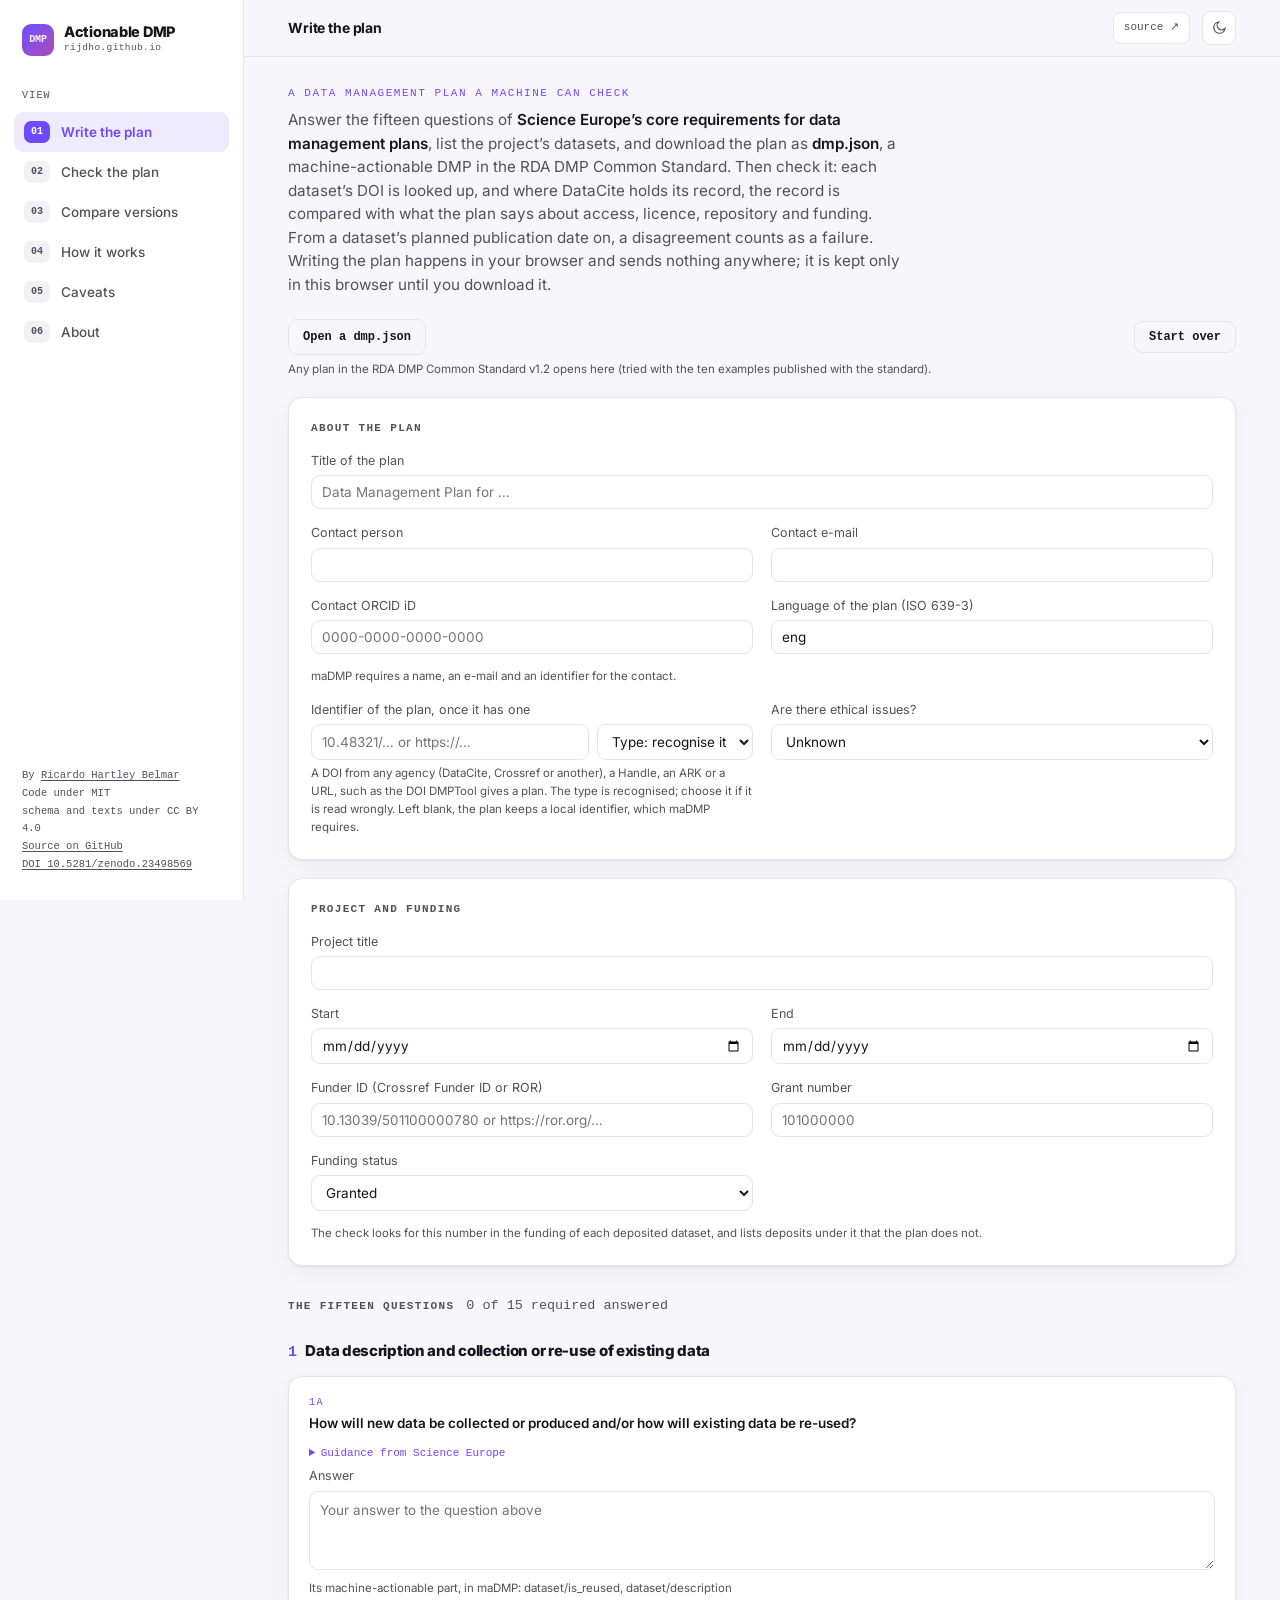
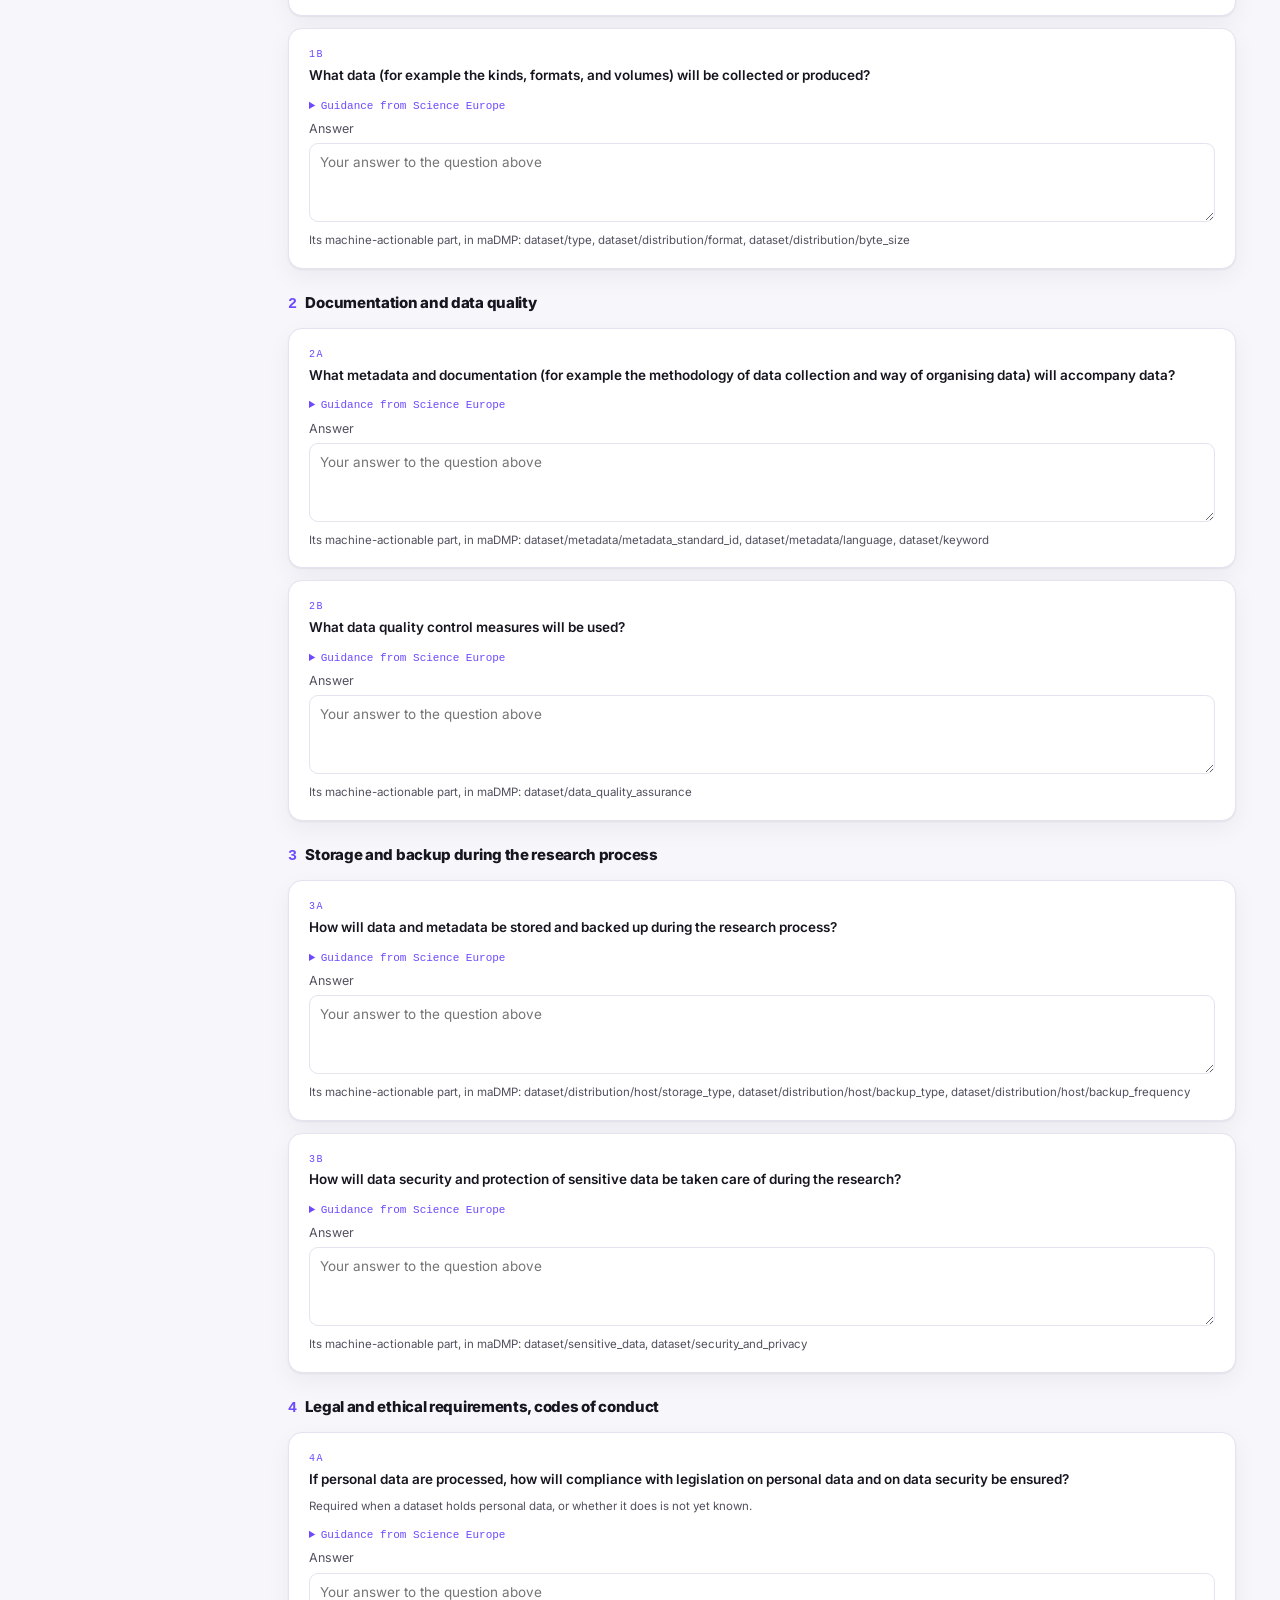
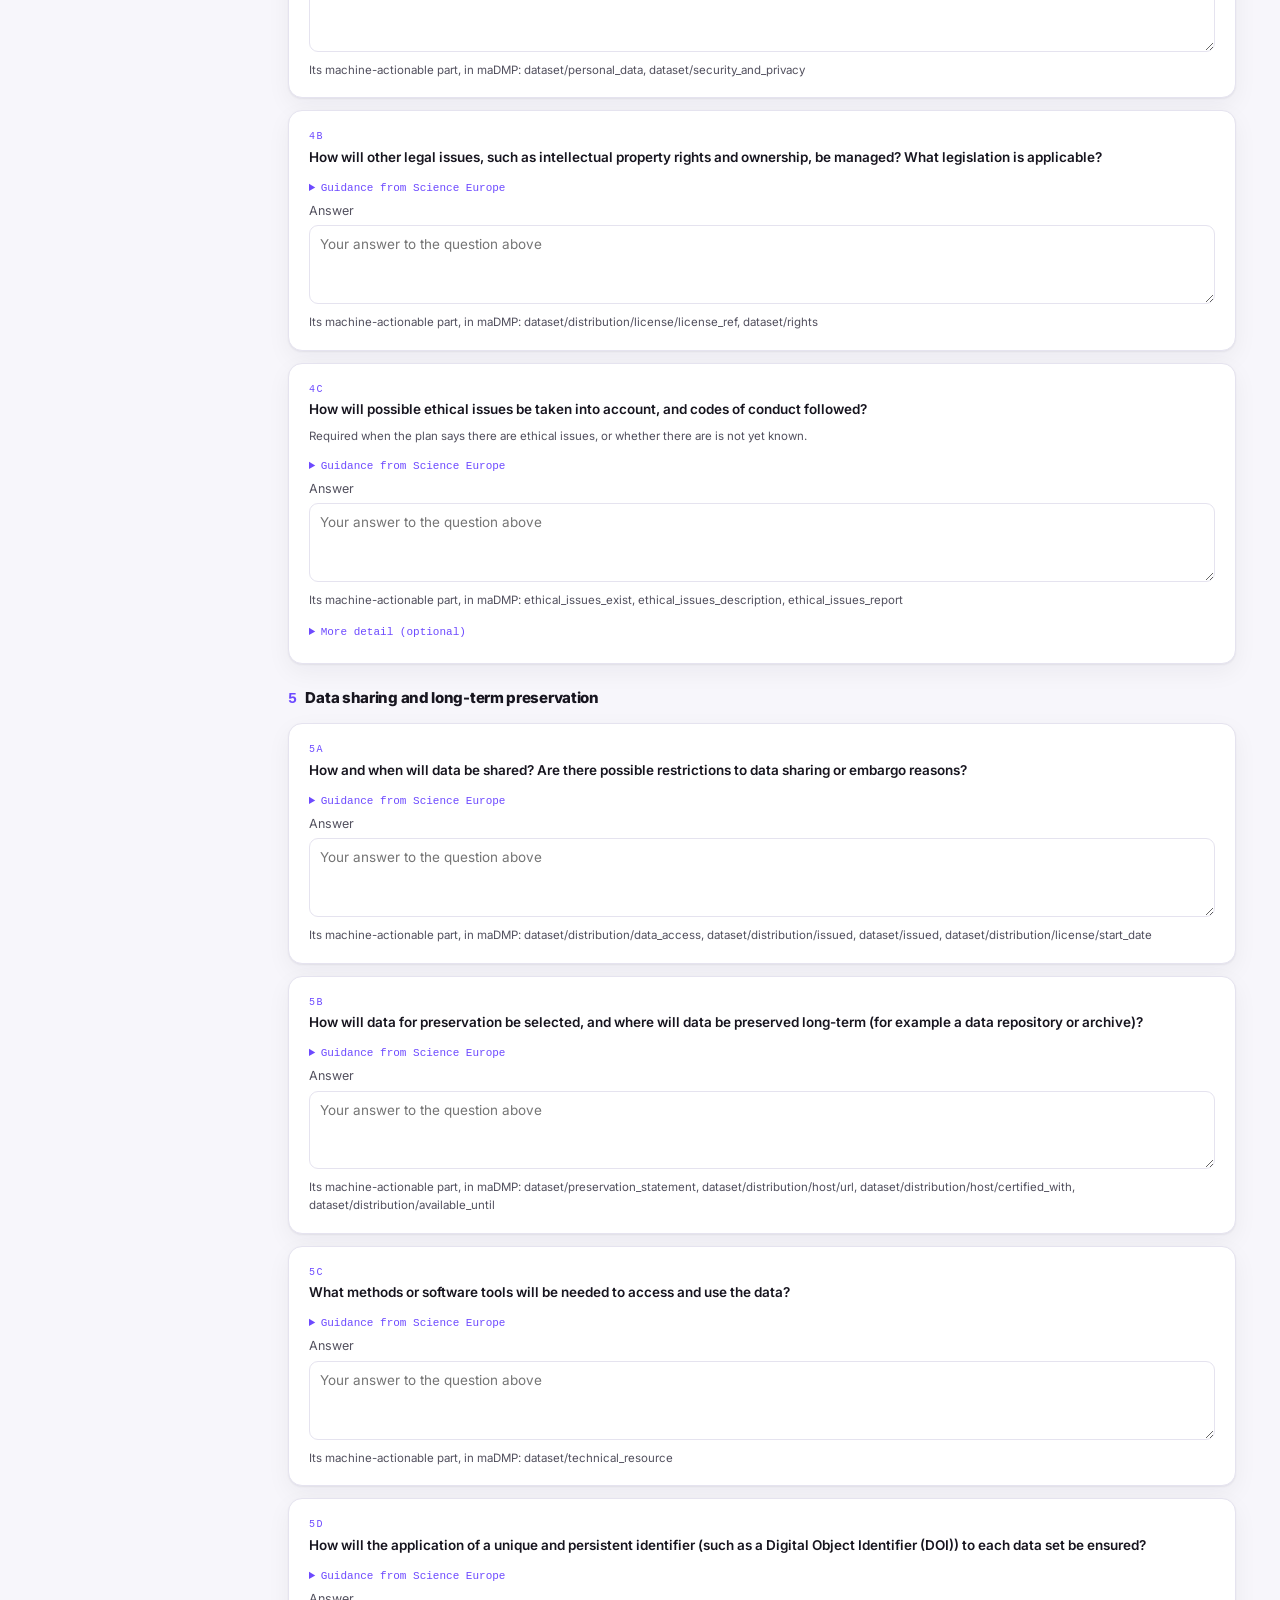
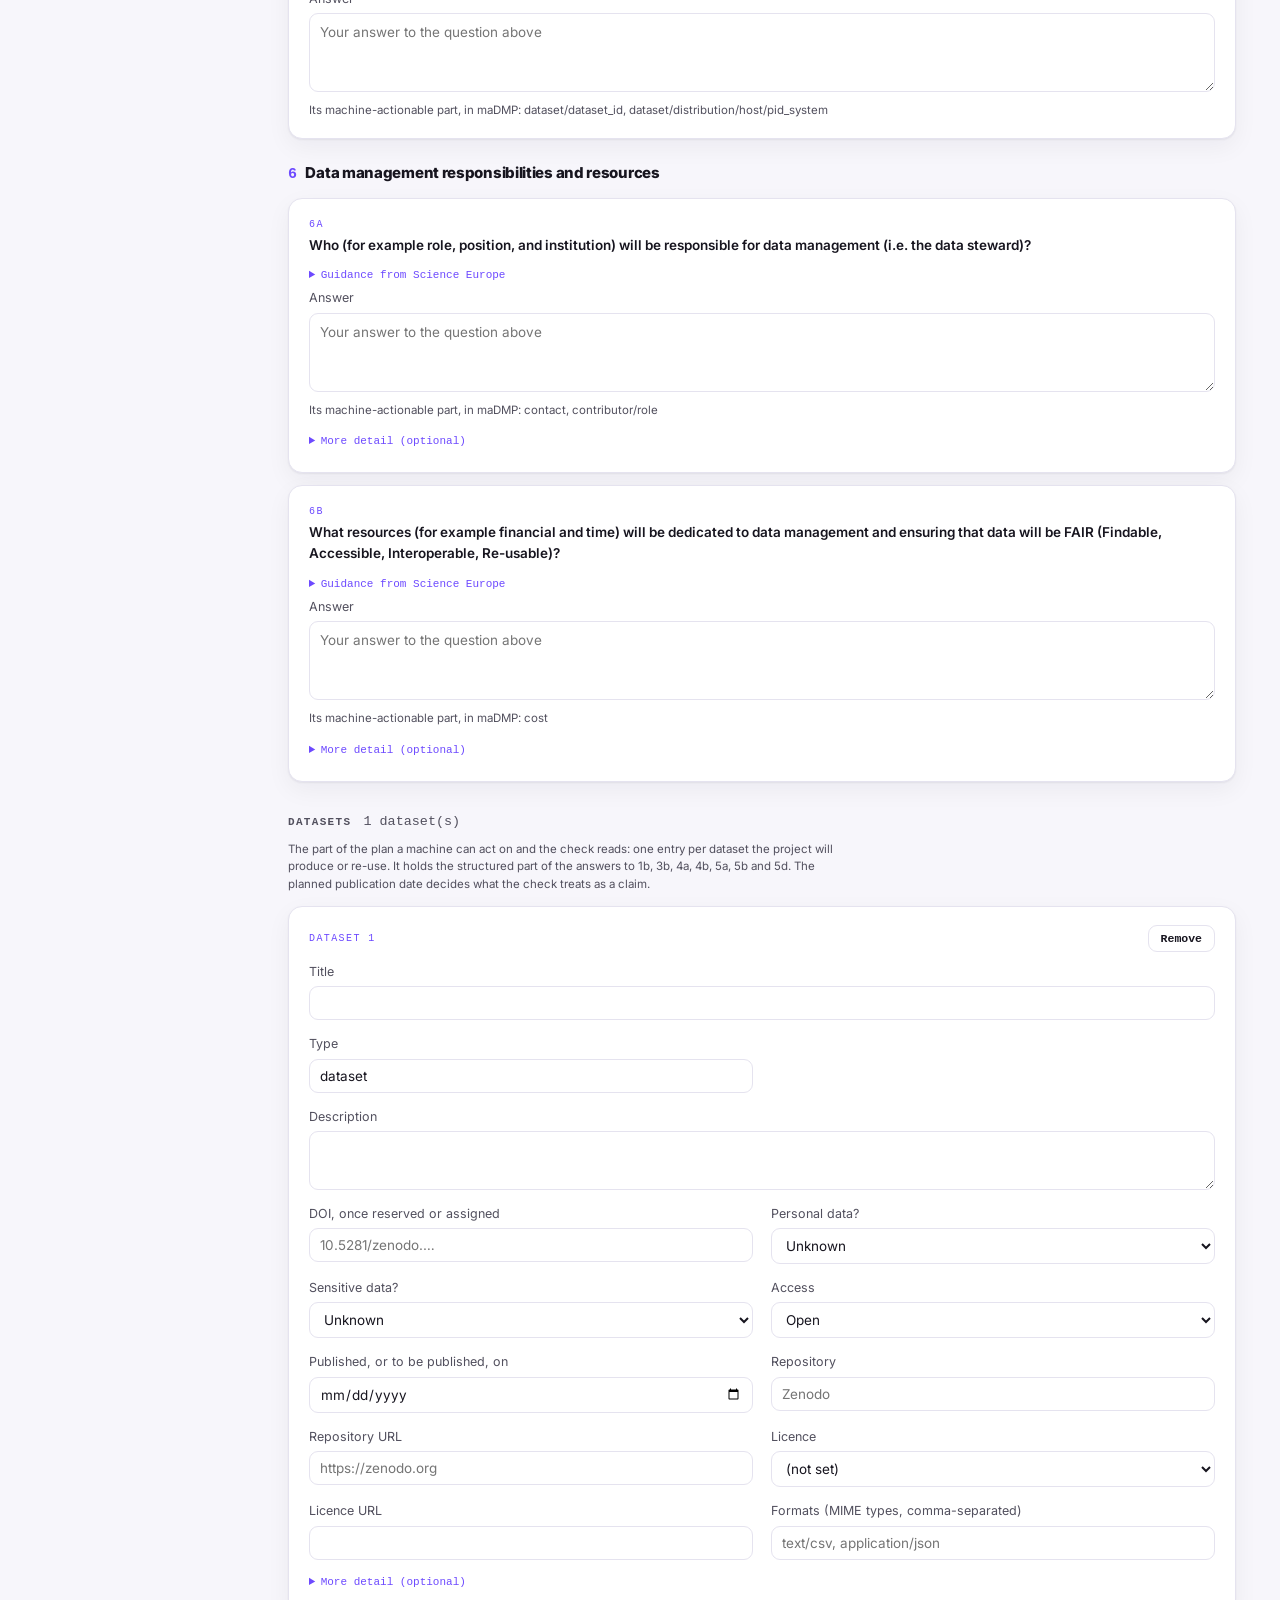
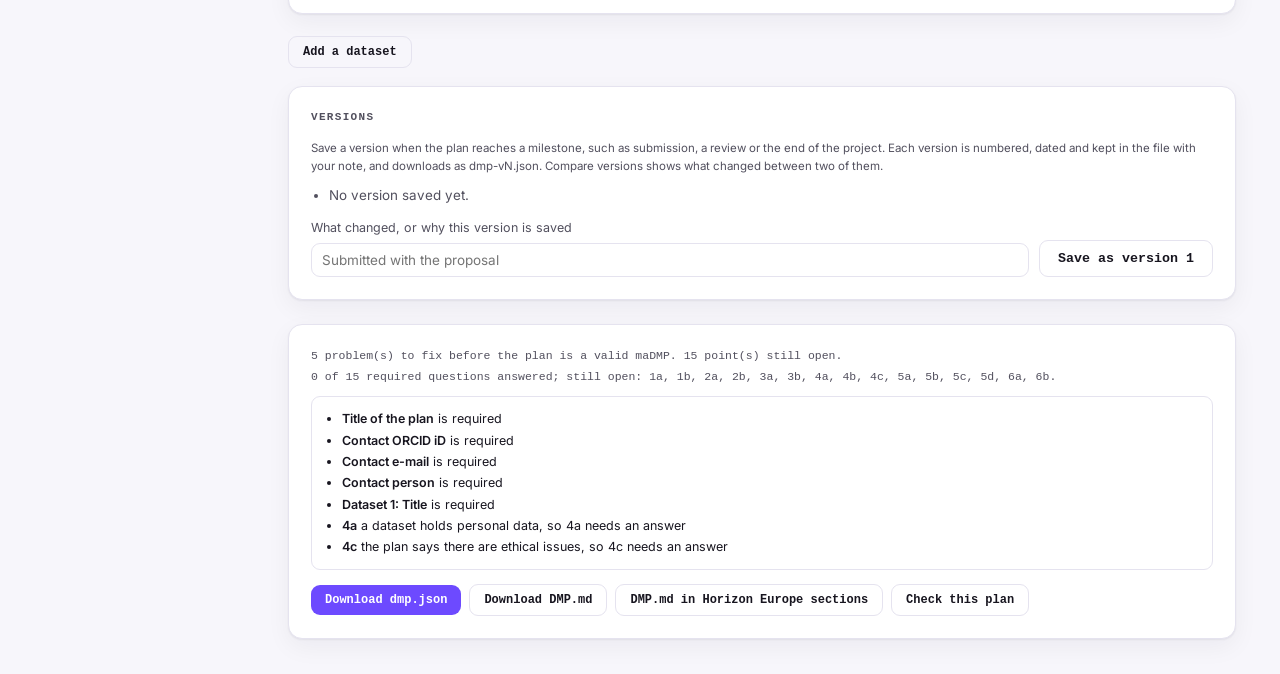
==== commit 6d2f2066: "Record the v0.1.0 DOIs: badge, citation and the DOI line at the foot of the rail" ====
--- a/index.html
+++ b/index.html
@@ -23,9 +23,9 @@
         content="Write a data management plan as a machine-actionable dmp.json (RDA DMP Common Standard), following Science Europe’s core requirements, and check what the plan says about its datasets against their DOI records." />
   <link rel="icon" href="data:image/svg+xml,%3Csvg xmlns='http://www.w3.org/2000/svg' viewBox='0 0 32 32'%3E%3Crect width='32' height='32' rx='7' fill='%236d4aff'/%3E%3Ctext x='16' y='21' font-size='11' text-anchor='middle' fill='%23ffffff' font-family='monospace' font-weight='bold'%3EDMP%3C/text%3E%3C/svg%3E" />
   <!-- The shared look (a synced copy of the house style), then this tool's own styles. -->
-  <link rel="stylesheet" href="./house/house.css?v=19" />
-  <link rel="stylesheet" href="./style.css?v=19" />
-  <script src="./src/theme-boot.js?v=19"></script>
+  <link rel="stylesheet" href="./house/house.css?v=20" />
+  <link rel="stylesheet" href="./style.css?v=20" />
+  <script src="./src/theme-boot.js?v=20"></script>
 </head>
 <body>
   <div class="app" id="app">
@@ -56,7 +56,8 @@
         <span data-i18n-html="rail.by">By Ricardo Hartley Belmar</span><br />
         <span data-i18n="rail.license.code">Code under MIT</span><br />
         <span data-i18n="rail.license.data">schema and texts under CC BY 4.0</span><br />
-        <a href="https://github.com/rijdho/dmp-template" target="_blank" rel="noreferrer" data-i18n="rail.source">Source on GitHub</a>
+        <a href="https://github.com/rijdho/dmp-template" target="_blank" rel="noreferrer" data-i18n="rail.source">Source on GitHub</a><br />
+        <a href="https://doi.org/10.5281/zenodo.23498569" target="_blank" rel="noreferrer">DOI 10.5281/zenodo.23498569</a>
       </div>
     </aside>
     <button class="rail-backdrop" id="rail-backdrop" type="button" tabindex="-1" aria-hidden="true"></button>
@@ -333,6 +334,6 @@
       </main>
     </div>
   </div>
-  <script type="module" src="./src/app.js?v=19"></script>
+  <script type="module" src="./src/app.js?v=20"></script>
 </body>
 </html>
